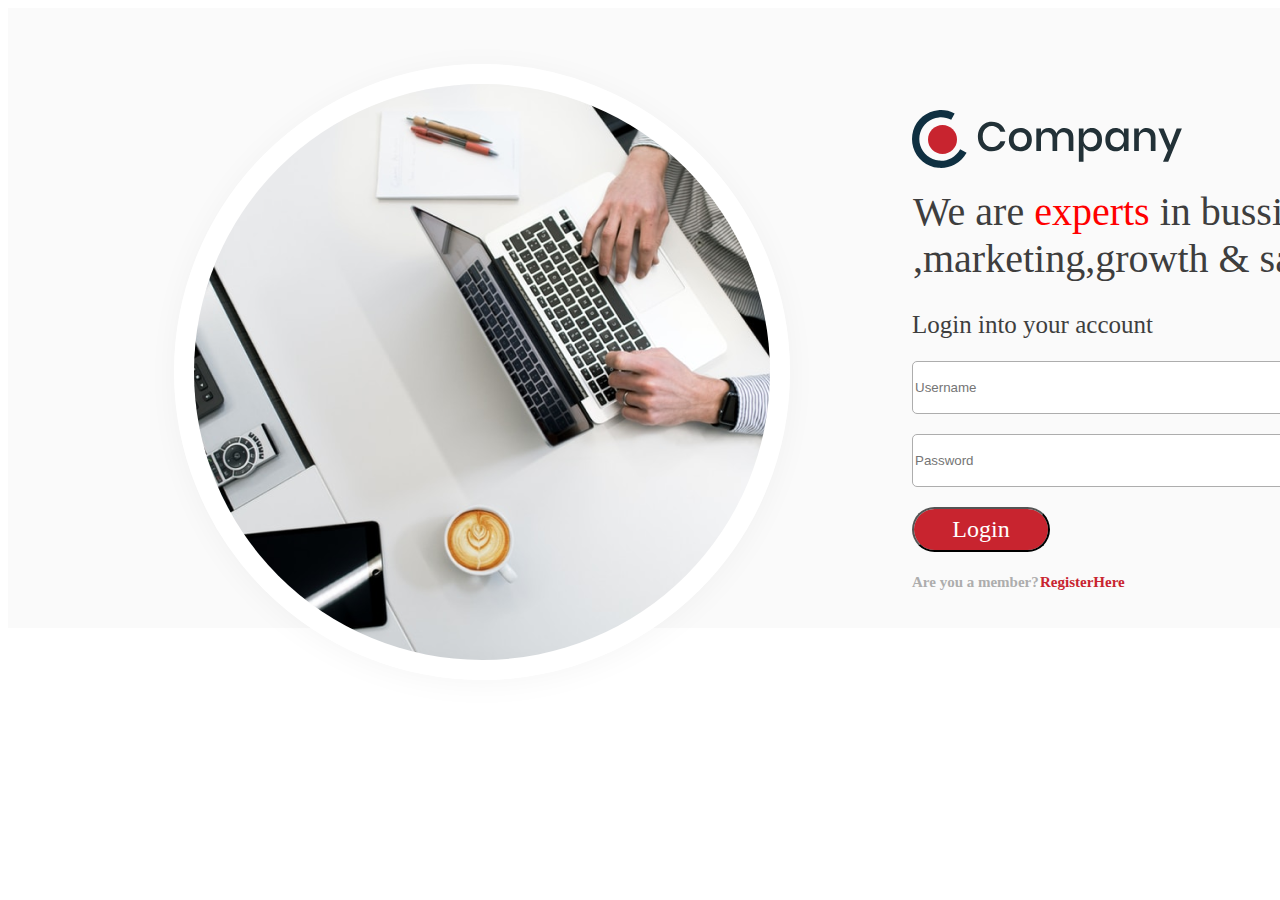
==== dashboard.html @ 5bdb2050 "commited" ====
<!DOCTYPE html>
<html lang="en">
<head>
    <meta charset="UTF-8">
    <meta name="viewport" content="width=device-width, initial-scale=1.0">
    <title>Document</title>
    <link rel="stylesheet" href="styles.css">
</head>
<body>
    <div class="bg">
        <div class="image"> <img class="img1" src="images/hero-image.png"></div>
        <div class="name"><img src="images/logo.svg"></div>
        <div class="title">We are <span style="color: red;">experts</span> in bussiness ,marketing,growth & sales.</div>
        <div class="l1">Login into your account</div>
            <form>
                <input class="user" type="text" name="username" placeholder="Username" >
                <input class="user"type="text" name="password" placeholder="Password">
                <button class="login"type="submit" name="submit">Login</button>
            </form>
        <div class="member">Are you a member?</div>
        <div class="register">RegisterHere</div>
    </div>
</body>
</html>
---- styles.css ----
.body
{
    align-content: center;
}
.bg
{
    align-content: center;
    margin-top: 0px;
    width: 1560px;
    height: 620px;
    background: #FAFAFA 0% 0% no-repeat padding-box;
}
.name
{
    margin-top: -570px;
    margin-bottom: 520px;
    margin-left: 904px;
    width: 272px;
    height: 58px;
}
.title
{
    margin-top:-500px;
    margin-left: 905px;
    width: 500px;
    height: 100px;
    text-align: left;
    font: normal normal 300 40px/47px roboto;
    color: #3E3E3E;
}
.l1
{
    margin-top: 20px;
    margin-left: 904px;
    width: 260px;
    height: 33px;
    text-align: left;
    font: normal normal normal 25px/33px Roboto;
    color: #3E3E3E;
}
.user
{
    margin-top: 20px;
    margin-left:904px;
    width: 429px;
    height: 49px;
    background: #FFFFFF 0% 0% no-repeat padding-box;
    border: 1px solid #ADADAD;
    border-radius: 5px;
}
.login
{
    margin-top: 20px;
    margin-left:904px;
    width: 138px;
    height: 45px;
    background: #C8242F 0% 0% no-repeat padding-box;
    border-radius: 23px;
    font-style: normal;
    font-size:24px;
    font-family:Roboto ;
    color: #FFFFFF;
}
.member
{
    margin-top: 20px;
    margin-left:904px;
    width: 160px;
    height: 20px;
    text-align: left;
    font: bold normal normal 15px/20px Roboto;
    letter-spacing: 0px;
    color: #ADADAD;
    opacity: 1;
}
.register
{
    margin-top: -20px;
    margin-left:1032px; 
    width: 88px;
    height: 20px;
    /* UI Properties */
    text-align: left;
    font: bold normal normal 15px/20px Roboto;
    letter-spacing: 0px;
    color: #C8242F;
    opacity: 1;
}
.image
{
    margin-top: 20px;
    margin-left: 166px;
    width: 576px;
    height: 576px;
    background: transparent url('img/Ellipse 2.png') 0% 0% no-repeat padding-box;
    box-shadow: 0px 4px 31px #0000000A;
    border: 20px solid #FFFFFF;
    opacity: 1;
    border-radius: 50%;
}
.img1{
    border-radius: 50%;
}
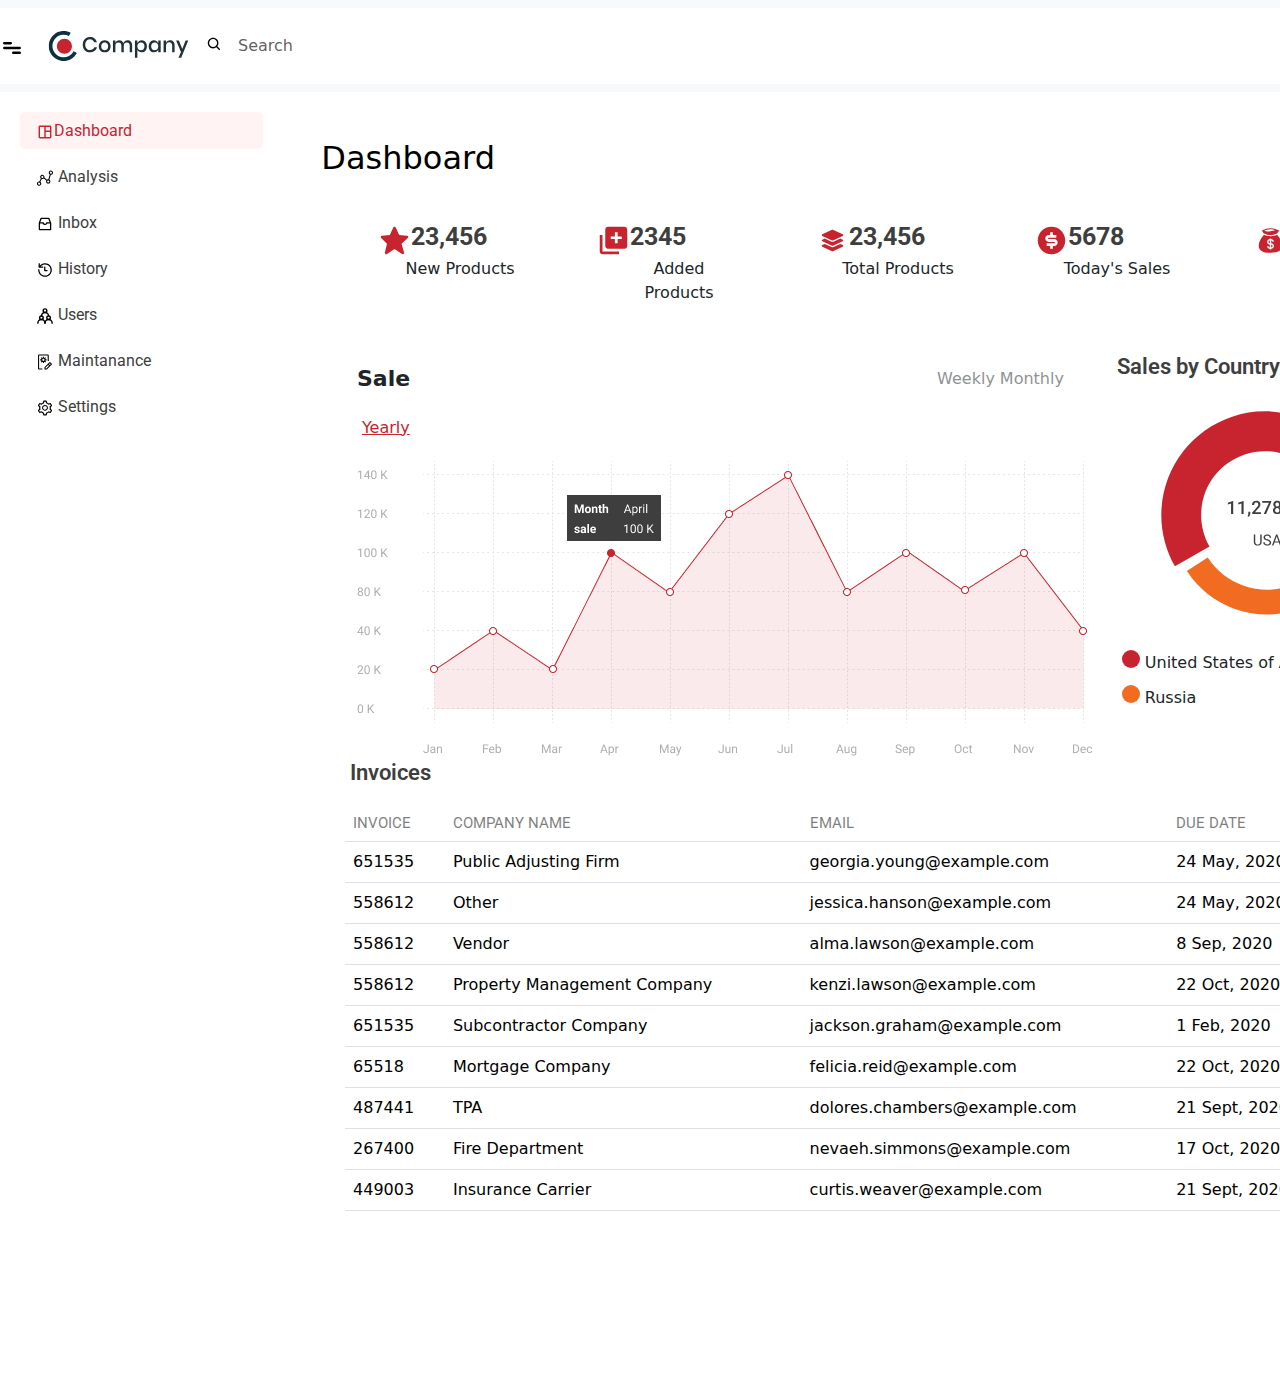
==== commit 9d1e4271: "message" ====
--- a/dashboard.html
+++ b/dashboard.html
@@ -3,22 +3,248 @@
 <head>
     <meta charset="UTF-8">
     <meta name="viewport" content="width=device-width, initial-scale=1.0">
+    <link rel="stylesheet" href="css/bootstrap.min.css">
+    <link rel="stylesheet" href="css/dashstyle.css">
+    <link rel="stylesheet" href="https://fonts.googleapis.com/css2?family=Roboto:wght@400&display=swap">
+    <link rel="stylesheet" href="https://fonts.googleapis.com/css2?family=Roboto:wght@900&display=swap">
     <title>Document</title>
-    <link rel="stylesheet" href="styles.css">
 </head>
 <body>
-    <div class="bg">
-        <div class="image"> <img class="img1" src="images/hero-image.png"></div>
-        <div class="name"><img src="images/logo.svg"></div>
-        <div class="title">We are <span style="color: red;">experts</span> in bussiness ,marketing,growth & sales.</div>
-        <div class="l1">Login into your account</div>
-            <form>
-                <input class="user" type="text" name="username" placeholder="Username" >
-                <input class="user"type="text" name="password" placeholder="Password">
-                <button class="login"type="submit" name="submit">Login</button>
-            </form>
-        <div class="member">Are you a member?</div>
-        <div class="register">RegisterHere</div>
-    </div>
+  <div class="main">
+    <div class="bgcolor">
+    <nav class="navbar navbar-expand-lg bg-body-tertiary" >
+        <div class="container-fluid navbar" >
+          <a class="navbar-brand" href="#"><img class="menu" src="images/menu-bar.svg"></a>
+          <div class="collapse navbar-collapse" id="navbarSupportedContent">
+            
+            <ul class="navbar-nav me-auto mb-2 mb-lg-0">
+              <li class="nav-item">
+                <a class="nav-link " aria-current="page" href="#"><img class="companylogo" src="images/logo.svg"></a>
+              </li>
+              <li class="nav-item">
+                <a class="nav-link" href="#"><img class="searchlogo" src="images/search-icon.svg"></a>
+              </li>
+              <li class="nav-item">
+                <a class="nav-link" href="#" style="margin-top: 10px;">Search</a>
+              </li>
+              <li class="nav-item">
+                <a class="nav-link" href="#"><img class="notification-icon" src="images/notification-icon.svg"></a>
+              </li>
+              <li class="nav-item">
+                <a class="nav-link" href="#"><img class="profilephoto" src="images/profile.png"></a>
+              </li>
+              <li class="nav-item dropdown">
+                <a class="nav-link dropdown-toggle" href="#" role="button" data-bs-toggle="dropdown" aria-expanded="false">
+                  John Doe
+                </a>
+              </li>
+            </ul>
+            
+          </div>
+        </div>
+      </nav>
+    </div>
+      <div class="flex-container">
+      <div class="sidebar">
+      <ul class="nav flex-column">
+        <li class="nav-item ">
+          <a class="nav-link active dashboard" aria-current="page" href="#"><img class=imgs src="images/dashboard-active.svg">Dashboard</a>
+        </li>
+        <li class="nav-item ">
+          <a class="nav-link dash" href="#"><img class=imgs src="images/graph-default.svg"> Analysis</a>
+        </li>
+        <li class="nav-item ">
+          <a class="nav-link dash" href="#"><img class=imgs src="images/inbox-default.svg"> Inbox</a>
+        </li>
+        <li class="nav-item ">
+          <a class="nav-link dash" href="#"><img class=imgs src="images/clock-default.svg"> History</a>
+        </li>
+        <li class="nav-item ">
+            <a class="nav-link dash" href="#"><img class=imgs src="images/user-default.svg"> Users</a>
+        </li>
+        <li class="nav-item ">
+            <a class="nav-link dash" href="#"><img class=imgs src="images/maintenance-default.svg"> Maintanance</a>
+        </li>
+        <li class="nav-item ">
+            <a class="nav-link dash" href="#"><img class=imgs src="images/setting-default.svg"> Settings</a>
+        </li>
+      </ul>
+    </div>
+    <div class="content">
+        <h2 class="db">Dashboard</h2>
+        <div class="container text-center">
+            <ul class="nav justify-content-center">
+                <li class="nav-item productlist">
+                  <div class="nav navbg" aria-current="page" ><img class="lg" src="images/star.svg"><span class="numbers">23,456</span><p class="listel">New Products</p></div>
+                </li>
+                <li class="nav-item productlist">
+                  <div class="nav navbg" ><img class="lg" src="images/new-product.svg"><span class="numbers">2345</span><p class="listel">Added Products</p></div>
+                </li>
+                <li class="nav-item productlist">
+                  <div class="nav navbg" ><img class="lg" src="images/total-product.svg"><span class="numbers">23,456</span><p class="listel">Total Products</p></div>
+                </li> 
+                <li class="nav-item productlist">
+                  <div class="nav navbg"><img class="lg" src="images/dollar-filled.svg"><span class="numbers">5678</span><p class="listel">Today's Sales</p></div>
+                </li>
+                <li class="nav-item productlist">
+                    <div class="nav navbg"><img class="lg" src="images/money-bag.svg"><span class="numbers">33,5342</span><p class="listel">Total Sales</p></div>
+                  </li>
+              </ul>
+          </div>
+          <div class="graph-pie" >
+          <div class="graph">
+            <ul class="nav">
+              <li class="nav-item">
+                <p class="sale">Sale</p>
+              </li>
+              <li class="nav-item">
+                <p class="weekly">Weekly</p>
+              </li>
+              <li class="nav-item">
+                <p class="monthly">Monthly</p>
+              </li>
+              <li class="nav-item">
+                <p class="yearly"><u>Yearly</u></p>
+              </li>
+            </ul>
+            <ul class="nav">
+              <li class="nav-item"><img class="datagraph" src="images/data-graph.png"></li>
+            </ul>
+          </div>
+          <div class="piechart">
+            <ul class="nav flex-column">
+              <li class="nav-item">
+                <p class="sbc">Sales by Country</p>
+              </li>
+              <li class="nav-item">
+                <img class="pie-data" src="images/pie-chart.svg">
+              </li>
+              <li class="nav-item">
+                <div class="country">
+                  <div style="display: flex;">
+                    <div class="us">
+                      <span class="dot" style="background-color:#C8242F ;"></span>
+                      <span class="countryname">United States of America</span>
+                    </div>
+                    <div class="canada">
+                      <span class="dot" style="background-color:#A2B86C ;"></span>
+                      <span class="countryname">Canada</span>
+                    </div>
+                  </div>
+                  <div style="display: flex;">
+                    <div class="russia">
+                      <span class="dot" style="background-color:#F16C20 ;"></span>
+                      <span class="countryname">Russia</span>
+                    </div>
+                    <div class="india">
+                      <span class="dot" style="background-color:#EBC844 ;"></span>
+                      <span class="countryname">India</span>
+                    </div>
+                  </div>
+                </div>
+              </li>
+            </ul>
+          </div>
+        </div>
+        <div class="itable">
+          <ul class="nav">
+            <li class="nav-item">
+              <p class="invoices">Invoices</p>
+            </li>
+            <li class="nav-item">
+              <p class="viewall">View All</p>
+            </li>
+          </ul>
+          <table class="table" style="margin-left: 7%;">
+            <thead>
+              <tr>
+                <th scope="col" class="heading">INVOICE</th>
+                <th scope="col" class="heading">COMPANY NAME</th>
+                <th scope="col" class="heading">EMAIL</th>
+                <th scope="col" class="heading">DUE DATE</th>
+                <th scope="col" class="heading">STATUS</th>
+                <th scope="col" class="heading">AMOUNT</th>
+              </tr>
+            </thead>
+            <tbody>
+              <tr>
+                <td>651535</td>
+                <td>Public Adjusting Firm</td>
+                <td>georgia.young@example.com</td>
+                <td>24 May, 2020</td>
+                <td><span class="paid">Paid</span></td>
+                <td>$47,800</td>
+              </tr>
+              <tr>
+                <td>558612</td>
+                <td>Other</td>
+                <td>jessica.hanson@example.com</td>
+                <td>24 May, 2020</td>
+                <td><span class="paid">Paid</span></td>
+                <td>$98,000</td>
+              </tr>
+              <tr>
+                <td>558612</td>
+                <td>Vendor</td>
+                <td>alma.lawson@example.com</td>
+                <td>8 Sep, 2020</td>
+                <td><span class="paid">Paid</span></td>
+                <td>$20,900</td>
+              </tr>
+              <tr>
+                <td>558612</td>
+                <td>Property Management Company</td>
+                <td>kenzi.lawson@example.com</td>
+                <td>22 Oct, 2020</td>
+                <td><span class="paid">Paid</span></td>
+                <td>$10,570</td>
+              </tr>
+              <tr>
+                <td>651535</td>
+                <td>Subcontractor Company</td>
+                <td>jackson.graham@example.com</td>
+                <td>1 Feb, 2020</td>
+                <td><span class="failed">Failed</span></td>
+                <td>$10,200</td>
+              </tr>
+              <tr>
+                <td>65518</td>
+                <td>Mortgage Company</td>
+                <td>felicia.reid@example.com</td>
+                <td>22 Oct, 2020</td>
+                <td><span class="pending">Pending</span></td>
+                <td>$12,600</td>
+              </tr>
+              <tr>
+                <td>487441</td>
+                <td>TPA</td>
+                <td>dolores.chambers@example.com</td>
+                <td>21 Sept, 2020</td>
+                <td><span class="paid">Paid</span></td>
+                <td>$11,170</td>
+              </tr>
+              <tr>
+                <td>267400</td>
+                <td>Fire Department</td>
+                <td>nevaeh.simmons@example.com</td>
+                <td>17 Oct, 2020</td>
+                <td><span class="failed">Failed</span></td>
+                <td>$28,000</td>
+              </tr>
+              <tr>
+                <td>449003</td>
+                <td>Insurance Carrier</td>
+                <td>curtis.weaver@example.com</td>
+                <td>21 Sept, 2020</td>
+                <td><span class="paid">Paid</span></td>
+                <td>$10,000</td>
+              </tr>
+            </tbody>
+          </table>
+      </div>
+    </div>
+    
+    </div>
+  </div>
 </body>
 </html>--- a/css/dashstyle.css
+++ b/css/dashstyle.css
@@ -0,0 +1,265 @@
+.main
+{
+    width: 1560px;
+height: 1359px;
+}
+.bgcolor
+{
+    background-color: #FFFFFF;
+}
+.navbar
+{
+    background-color: #FFFFFF;
+}
+
+.companylogo
+{
+    margin-top:7px;
+    width: 142px;
+    height: 30px;
+}
+.searchlogo
+{
+    margin-top:12px;
+    width: 16px;
+    height: 16px;
+}
+.notification-icon
+{
+    margin-top:5px;
+    margin-left:1020px;
+    width: 22px;
+    height: 21px;
+}
+.profilephoto
+{
+    margin-left:20px;
+    width: 44px;
+    height: 44px;
+}
+.imgs
+{
+    width: 18px;
+    height: 18px;
+}
+.flex-container
+{
+    display: flex;
+}
+.dashboard
+{
+    background-color: #FFF3F4;
+    width: 243px ;
+    font: normal normal 16px/21px Roboto;
+    border-radius: 5px;
+    color: #C8242F;
+}
+.sidebar
+{
+    margin-top: 10px;
+    padding-top: 10px;
+    margin-left:20px;
+    width: 242px;
+    height: 1279px;
+    background: #FFFFFF 0% 0% no-repeat padding-box;
+}
+.dash
+{
+    background-color: #FFFFFF;
+    font: normal normal 16px/21px Roboto;
+    color: #3E3E3E;
+    padding-top:17px;
+}
+.db
+{
+    margin-top:4%;
+    margin-left: 5%;
+    width: 146px;
+    height: 39px;
+    text-align: left;
+    font: normal normal medium 30px/39px Roboto;
+    color: #000000;
+}
+.productlist
+{
+    width: 219px;
+    height: 116px;
+}
+.numbers
+{
+    margin-top: 12%;
+    background-color: #FFFFFF;
+    font-size: 25px;
+    height: 39px;
+    font-weight: bold;
+    font-family: Roboto;
+    color: #3E3E3E;
+}
+.navbg
+{
+    background-color: #FFFFFF;
+    margin-top:5%;
+    margin-left:20%;
+    width: 175px;
+    height: 116px;
+    border-radius: 5%;
+}
+.listel
+{
+    margin-left: 29%;
+    margin-bottom: 21%;
+    width: 115px;
+    height: 20px;
+    background-color: #FFFFFF;
+}
+.lg
+{
+    background-color: #FFFFFF;
+    margin-top: 15%;
+    margin-left: 15%;
+    width: 33px;
+    height: 33px;
+}
+.graph
+{
+    background-color: #FFFFFF;
+    width:802px;
+    margin-top: 5%;
+    margin-left: 8%;
+}
+.sale
+{
+    background-color: #FFFFFF;
+    font-size:22px;
+    font-weight: bold;
+}
+.weekly
+{
+    background-color: #FFFFFF;
+    margin-left: 527px;
+    margin-top: 5px;
+    opacity: 0.5;
+}
+.monthly
+{
+    background-color: #FFFFFF;
+    margin-left: 5px;
+    margin-top: 5px;
+    opacity: 0.5;
+}
+.yearly
+{
+    background-color: #FFFFFF;
+    color: #C8242F;
+    margin-left: 5px;
+    margin-top: 5px;
+
+}
+.datagraph
+{
+    background-color: #FFFFFF;
+    margin-top: 5px;
+}
+.graph-pie
+{
+   display: flex;
+}
+.piechart
+{
+    margin-top: 4%;
+    margin-left: 2%;
+    background-color: #FFFFFF;
+    display: flex;
+    width: 385px;
+    height: 398px;
+}
+.sbc
+{
+    margin-top: 0%;
+    margin-left: 0%;
+    background-color: #FFFFFF;
+    font-family:Roboto;
+    color:#3E3E3E;
+    font-weight: 600;
+    font-size: 22px;
+    height: 50px;
+    width: 300px;
+}
+.pie-data
+{
+    height: 250px;
+    width: 300px;
+    margin-top: -7%;
+    margin-left: 0%;
+    background-color: #FFFFFF;
+}
+.dot {
+    height: 18px;
+    width: 18px;
+    border-radius: 50%;
+    display: inline-block;
+  }
+.us{
+    margin: 5px;
+}
+.russia{
+    margin-top: 5px;
+    margin-left: 5px;
+}
+.canada{
+    margin-top: 5px;
+    margin-left: 5px;
+}
+.india{
+    margin-top: 5px;
+    margin-left:140px;
+}
+.invoices
+{
+    background-color: #FFFFFF;
+    font-family:Roboto;
+    color:#3E3E3E;
+    font-weight: 600;
+    font-size: 22px;
+    margin-left: 88px;
+}
+.viewall
+{
+    color: #C8242F;
+    margin-left: 935px;
+    margin-top: 5px;
+}
+.heading
+{
+    color: #ADADAD;
+    font: normal normal 15px/20px Roboto;
+    opacity: 0.5;
+}
+.paid
+{
+    width: 60px;
+    height: 26px;
+    background: #EBFFEF 0% 0% no-repeat padding-box;
+    border-radius: 5px;
+    font: normal normal 15px/20px Roboto;
+    color: #3CDD5F;
+}
+.failed
+{
+    width: 70px;
+    height: 26px;
+    background: #FFF5F5 0% 0% no-repeat padding-box;
+    border-radius: 5px;
+    font:normal normal 15px/20px Roboto;
+    color: #FF4545;
+}
+.pending
+{
+    width: 80px;
+    height: 26px;
+    background: #F8F8F8 0% 0% no-repeat padding-box;
+    border-radius: 5px;
+    font:normal normal 15px/20px Roboto;
+    color: #BABABA;
+}
+  